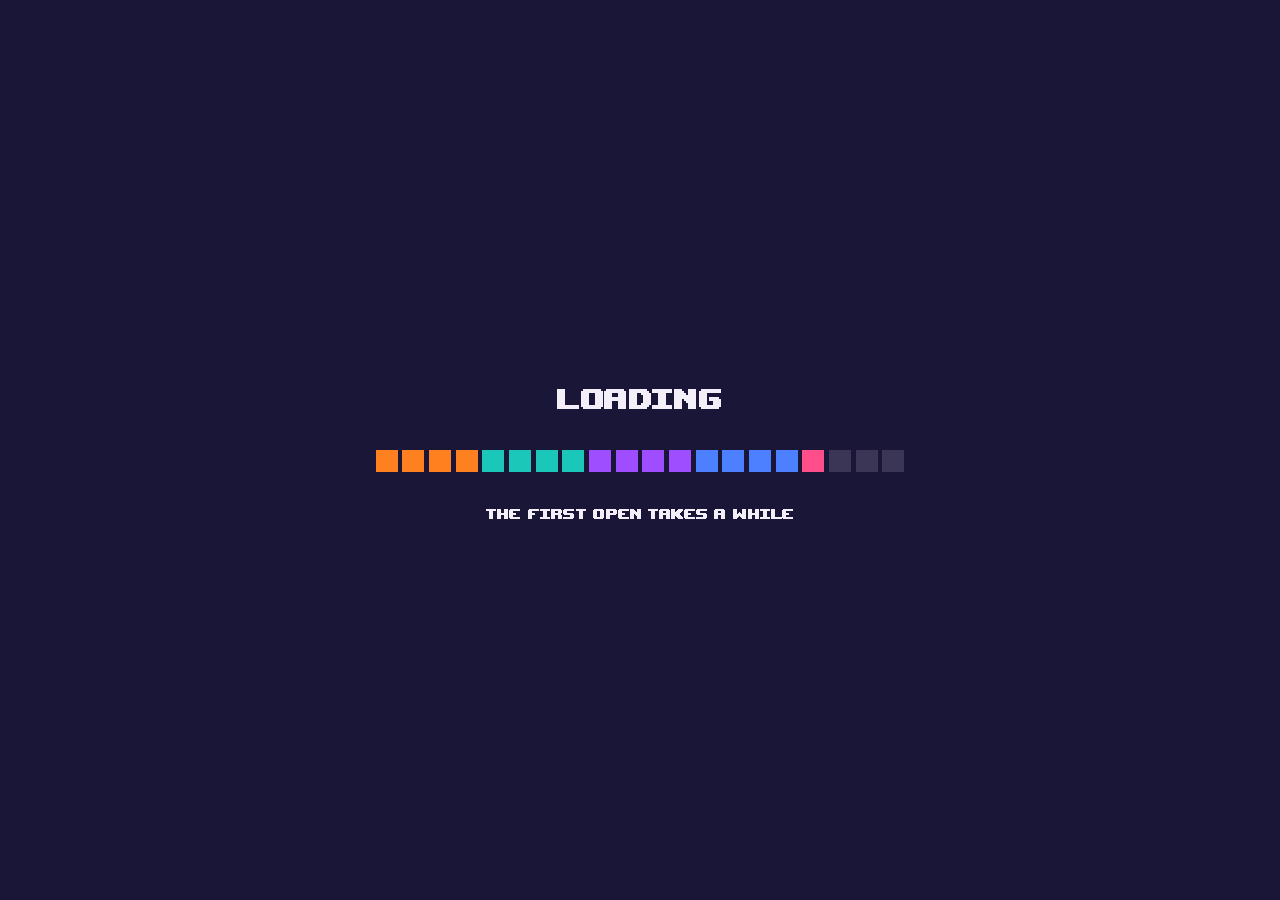
==== midi-runner.html @ f8b7d490 "Save playable Midi Runner tavern backup" ====
<!DOCTYPE html>
<html lang="en">
	<head>
		<meta charset="utf-8">
		<meta name="viewport" content="width=device-width, user-scalable=no, initial-scale=1.0">
		<title>Midi Runner</title>
		<style>
html, body, #canvas {
	margin: 0;
	padding: 0;
	border: 0;
}

body {
	color: white;
	background-color: black;
	overflow: hidden;
	touch-action: none;
}

#canvas {
	display: block;
}

#canvas:focus {
	outline: none;
}

#status, #status-splash, #status-progress {
	position: absolute;
	left: 0;
	right: 0;
}

#status, #status-splash {
	top: 0;
	bottom: 0;
}

#status {
	background-color: #242424;
	display: flex;
	flex-direction: column;
	justify-content: center;
	align-items: center;
	visibility: hidden;
}

#status-splash {
	max-height: 100%;
	max-width: 100%;
	margin: auto;
}

#status-splash.show-image--false {
	display: none;
}

#status-splash.fullsize--true {
	height: 100%;
	width: 100%;
	object-fit: contain;
}

#status-splash.use-filter--false {
	image-rendering: pixelated;
}

#status-progress, #status-notice {
	display: none;
}

#status-progress {
	bottom: 10%;
	width: 50%;
	margin: 0 auto;
}

#status-notice {
	background-color: #5b3943;
	border-radius: 0.5rem;
	border: 1px solid #9b3943;
	color: #e0e0e0;
	font-family: 'Noto Sans', 'Droid Sans', Arial, sans-serif;
	line-height: 1.3;
	margin: 0 2rem;
	overflow: hidden;
	padding: 1rem;
	text-align: center;
	z-index: 1;
}
		</style>
		<link id="-gd-engine-icon" rel="icon" type="image/png" href="index.icon.png" />
<link rel="apple-touch-icon" href="index.apple-touch-icon.png"/>
<script>
// For every material the Compatibility renderer first builds a default program with each kind of light in it. Nothing draws with those (a draw
// without a lightmap always asks for DISABLE_LIGHTMAP), and they were 87% of the first open's wait, so they get an empty shader instead.
(function () {
	if (!window.WebGL2RenderingContext) return;
	var P = WebGL2RenderingContext.prototype, source = P.shaderSource;
	P.shaderSource = function (s, t) {
		if (t.indexOf('scene_data_block') >= 0 && t.indexOf('#define DISABLE_LIGHTMAP') < 0 && t.indexOf('#define DISABLE_LIGHT_OMNI') < 0)
			t = this.getShaderParameter(s, this.SHADER_TYPE) === this.VERTEX_SHADER
				? '#version 300 es\nvoid main(){gl_Position=vec4(0.0);}'
				: '#version 300 es\nprecision mediump float;out vec4 c;void main(){c=vec4(0.0);}';
		source.call(this, s, t);
	};
})();
</script>
	</head>
	<body>
		<canvas id="canvas">
			Your browser does not support the canvas tag.
		</canvas>

		<noscript>
			Your browser does not support JavaScript.
		</noscript>

		<div id="status">
			<img id="status-splash" class="show-image--true fullsize--true use-filter--true" src="index.png" alt="">
			<progress id="status-progress"></progress>
			<div id="status-notice"></div>
		</div>

		<script src="index.js"></script>
		<script src="memory-bridge.js"></script>
		<script>
const GODOT_CONFIG = {"args":[],"canvasResizePolicy":2,"emscriptenPoolSize":8,"ensureCrossOriginIsolationHeaders":true,"executable":"index","mainPack":"tavern-game.pck","experimentalVK":false,"fileSizes":{"index.wasm":39514754},"focusCanvas":false,"gdextensionLibs":[],"godotPoolSize":4};
const GODOT_THREADS_ENABLED = false;
const engine = new Engine(GODOT_CONFIG);

(function () {
	const statusOverlay = document.getElementById('status');
	const statusProgress = document.getElementById('status-progress');
	const statusNotice = document.getElementById('status-notice');

	let initializing = true;
	let statusMode = '';

	function setStatusMode(mode) {
		if (statusMode === mode || !initializing) {
			return;
		}
		if (mode === 'hidden') {
			statusOverlay.remove();
			initializing = false;
			return;
		}
		statusOverlay.style.visibility = 'visible';
		statusProgress.style.display = mode === 'progress' ? 'block' : 'none';
		statusNotice.style.display = mode === 'notice' ? 'block' : 'none';
		statusMode = mode;
	}

	function setStatusNotice(text) {
		while (statusNotice.lastChild) {
			statusNotice.removeChild(statusNotice.lastChild);
		}
		const lines = text.split('\n');
		lines.forEach((line) => {
			statusNotice.appendChild(document.createTextNode(line));
			statusNotice.appendChild(document.createElement('br'));
		});
	}

	function displayFailureNotice(err) {
		console.error(err);
		window.tavernNotify('title-error', err instanceof Error ? err.message : String(err));
		if (err instanceof Error) {
			setStatusNotice(err.message);
		} else if (typeof err === 'string') {
			setStatusNotice(err);
		} else {
			setStatusNotice('An unknown error occurred.');
		}
		setStatusMode('notice');
		initializing = false;
	}

	const missing = Engine.getMissingFeatures({
		threads: GODOT_THREADS_ENABLED,
	});

	if (missing.length !== 0) {
		if (GODOT_CONFIG['serviceWorker'] && GODOT_CONFIG['ensureCrossOriginIsolationHeaders'] && 'serviceWorker' in navigator) {
			let serviceWorkerRegistrationPromise;
			try {
				serviceWorkerRegistrationPromise = navigator.serviceWorker.getRegistration();
			} catch (err) {
				serviceWorkerRegistrationPromise = Promise.reject(new Error('Service worker registration failed.'));
			}
			// There's a chance that installing the service worker would fix the issue
			Promise.race([
				serviceWorkerRegistrationPromise.then((registration) => {
					if (registration != null) {
						return Promise.reject(new Error('Service worker already exists.'));
					}
					return registration;
				}).then(() => engine.installServiceWorker()),
				// For some reason, `getRegistration()` can stall
				new Promise((resolve) => {
					setTimeout(() => resolve(), 2000);
				}),
			]).then(() => {
				// Reload if there was no error.
				window.location.reload();
			}).catch((err) => {
				console.error('Error while registering service worker:', err);
			});
		} else {
			// Display the message as usual
			const missingMsg = 'Error\nThe following features required to run Godot projects on the Web are missing:\n';
			displayFailureNotice(missingMsg + missing.join('\n'));
		}
	} else {
		setStatusMode('progress');
		engine.startGame({
			'onProgress': function (current, total) {
				if (current > 0 && total > 0) {
					statusProgress.value = current;
					statusProgress.max = total;
				} else {
					statusProgress.removeAttribute('value');
					statusProgress.removeAttribute('max');
				}
			},
		}).then(() => {
			setStatusMode('hidden');
		}, displayFailureNotice);
	}
}());
		</script>
	</body>
</html>
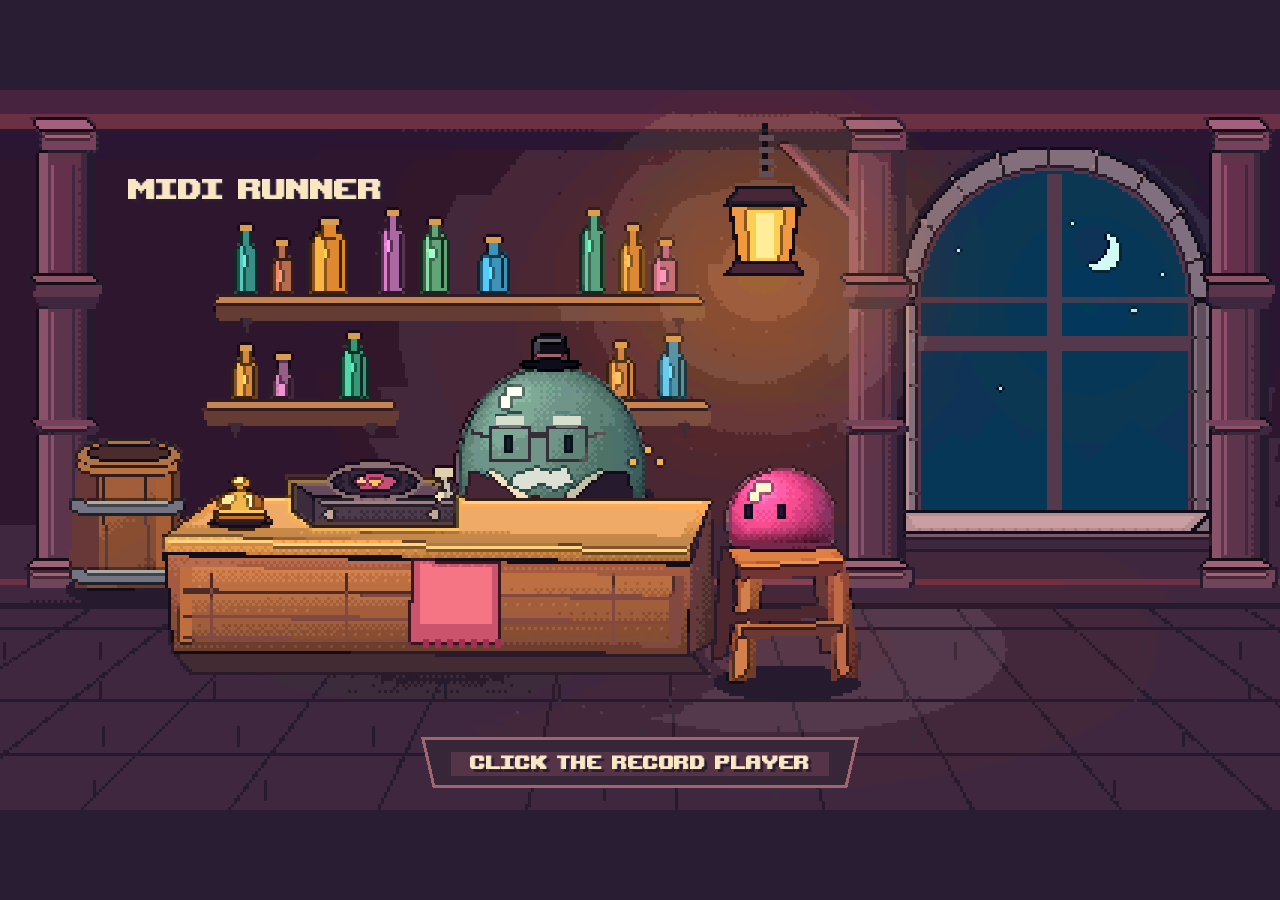
==== commit 896a1b9f: "Integrate Godot game and animated tavern flow" ====
--- a/midi-runner.html
+++ b/midi-runner.html
@@ -124,9 +124,8 @@
 		</div>
 
 		<script src="index.js"></script>
-		<script src="memory-bridge.js"></script>
 		<script>
-const GODOT_CONFIG = {"args":[],"canvasResizePolicy":2,"emscriptenPoolSize":8,"ensureCrossOriginIsolationHeaders":true,"executable":"index","mainPack":"tavern-game.pck","experimentalVK":false,"fileSizes":{"index.wasm":39514754},"focusCanvas":false,"gdextensionLibs":[],"godotPoolSize":4};
+const GODOT_CONFIG = {"args":[],"canvasResizePolicy":2,"emscriptenPoolSize":8,"ensureCrossOriginIsolationHeaders":true,"executable":"index","experimentalVK":false,"mainPack":"index.pck?v=20261124l","fileSizes":{"index.pck?v=20261124l":7710116,"index.wasm":39514754},"focusCanvas":true,"gdextensionLibs":[],"godotPoolSize":4};
 const GODOT_THREADS_ENABLED = false;
 const engine = new Engine(GODOT_CONFIG);
 
@@ -166,7 +165,6 @@
 
 	function displayFailureNotice(err) {
 		console.error(err);
-		window.tavernNotify('title-error', err instanceof Error ? err.message : String(err));
 		if (err instanceof Error) {
 			setStatusNotice(err.message);
 		} else if (typeof err === 'string') {
@@ -233,4 +231,3 @@
 		</script>
 	</body>
 </html>
-
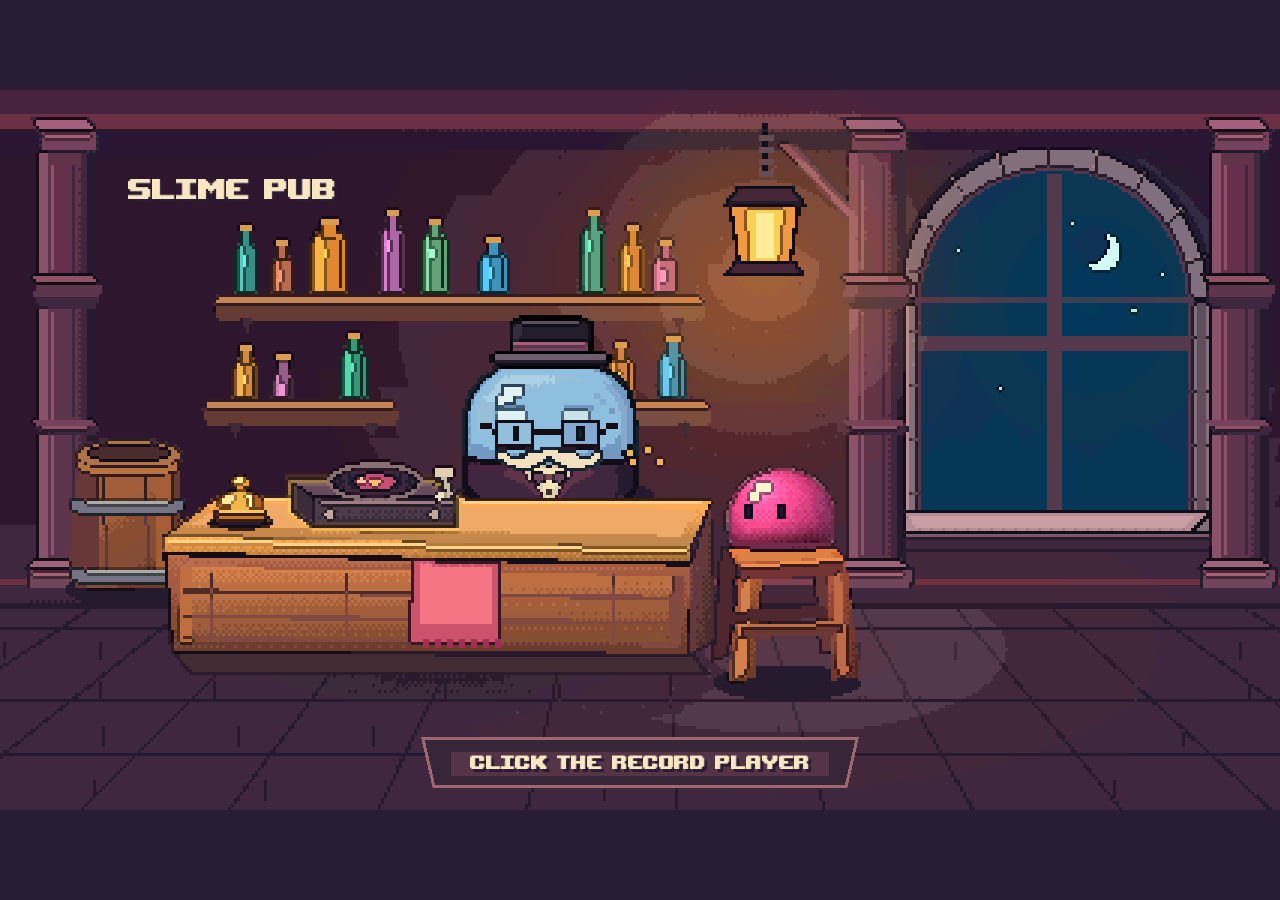
==== commit e57759e4: "Add Slime Pub cover and update tavern bartender" ====
--- a/midi-runner.html
+++ b/midi-runner.html
@@ -3,7 +3,7 @@
 	<head>
 		<meta charset="utf-8">
 		<meta name="viewport" content="width=device-width, user-scalable=no, initial-scale=1.0">
-		<title>Midi Runner</title>
+		<title>Slime Pub</title>
 		<style>
 html, body, #canvas {
 	margin: 0;
@@ -125,7 +125,7 @@
 
 		<script src="index.js"></script>
 		<script>
-const GODOT_CONFIG = {"args":[],"canvasResizePolicy":2,"emscriptenPoolSize":8,"ensureCrossOriginIsolationHeaders":true,"executable":"index","experimentalVK":false,"mainPack":"index.pck?v=20261124l","fileSizes":{"index.pck?v=20261124l":7710116,"index.wasm":39514754},"focusCanvas":true,"gdextensionLibs":[],"godotPoolSize":4};
+const GODOT_CONFIG = {"args":[],"canvasResizePolicy":2,"emscriptenPoolSize":8,"ensureCrossOriginIsolationHeaders":true,"executable":"index","experimentalVK":false,"mainPack":"index.pck?v=slime-pub","fileSizes":{"index.pck?v=slime-pub":7575184,"index.wasm":39514754},"focusCanvas":true,"gdextensionLibs":[],"godotPoolSize":4};
 const GODOT_THREADS_ENABLED = false;
 const engine = new Engine(GODOT_CONFIG);
 
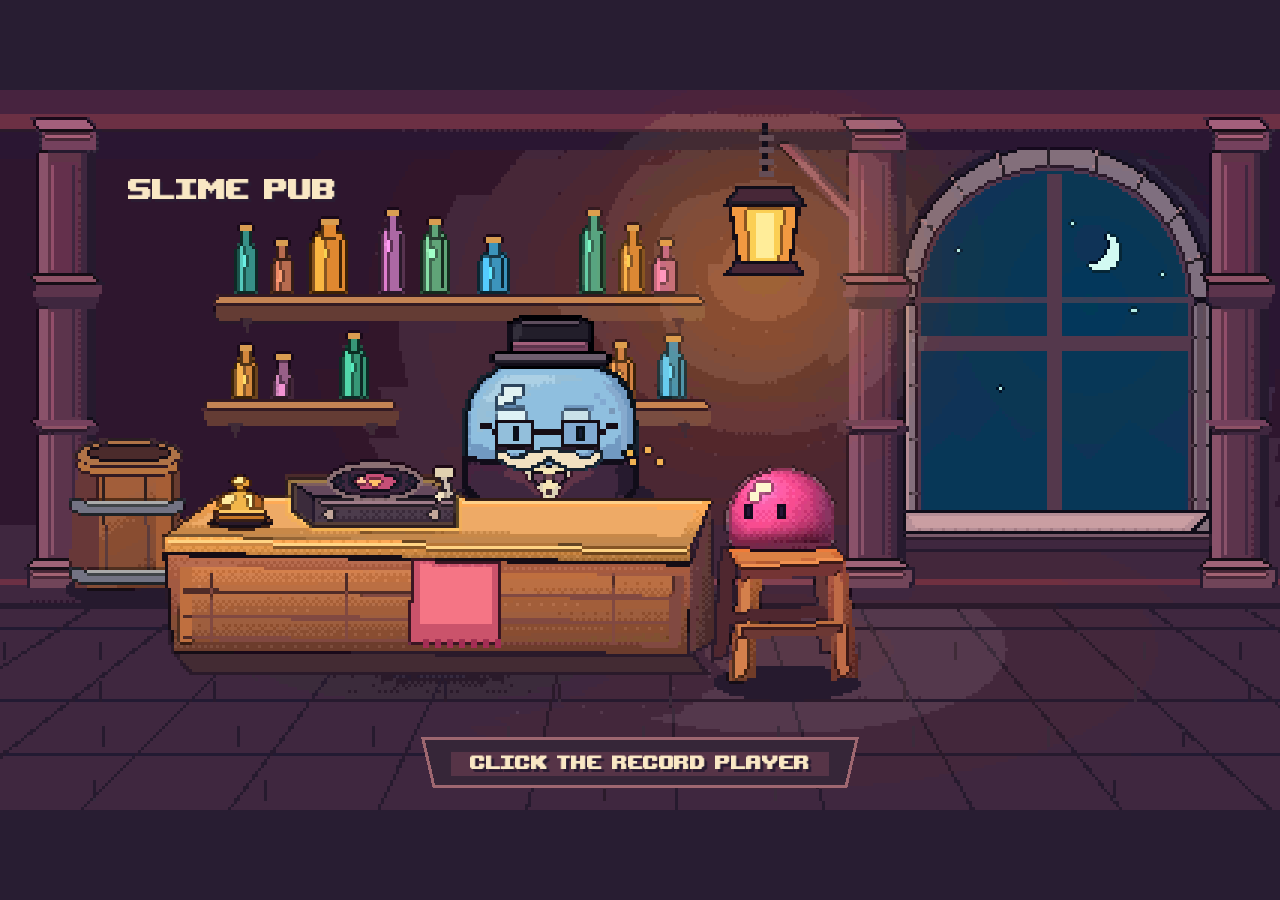
==== commit b1ed6d94: "Polish cave environments and stabilize landing and backgrounds" ====
--- a/midi-runner.html
+++ b/midi-runner.html
@@ -125,7 +125,7 @@
 
 		<script src="index.js"></script>
 		<script>
-const GODOT_CONFIG = {"args":[],"canvasResizePolicy":2,"emscriptenPoolSize":8,"ensureCrossOriginIsolationHeaders":true,"executable":"index","experimentalVK":false,"mainPack":"index.pck?v=slime-pub","fileSizes":{"index.pck?v=slime-pub":7575184,"index.wasm":39514754},"focusCanvas":true,"gdextensionLibs":[],"godotPoolSize":4};
+const GODOT_CONFIG = {"args":[],"canvasResizePolicy":2,"emscriptenPoolSize":8,"ensureCrossOriginIsolationHeaders":true,"executable":"index","experimentalVK":false,"mainPack":"index.pck?v=slime-pub-stable-backgrounds","fileSizes":{"index.pck?v=slime-pub-stable-backgrounds":8727736,"index.wasm":39514754},"focusCanvas":true,"gdextensionLibs":[],"godotPoolSize":4};
 const GODOT_THREADS_ENABLED = false;
 const engine = new Engine(GODOT_CONFIG);
 
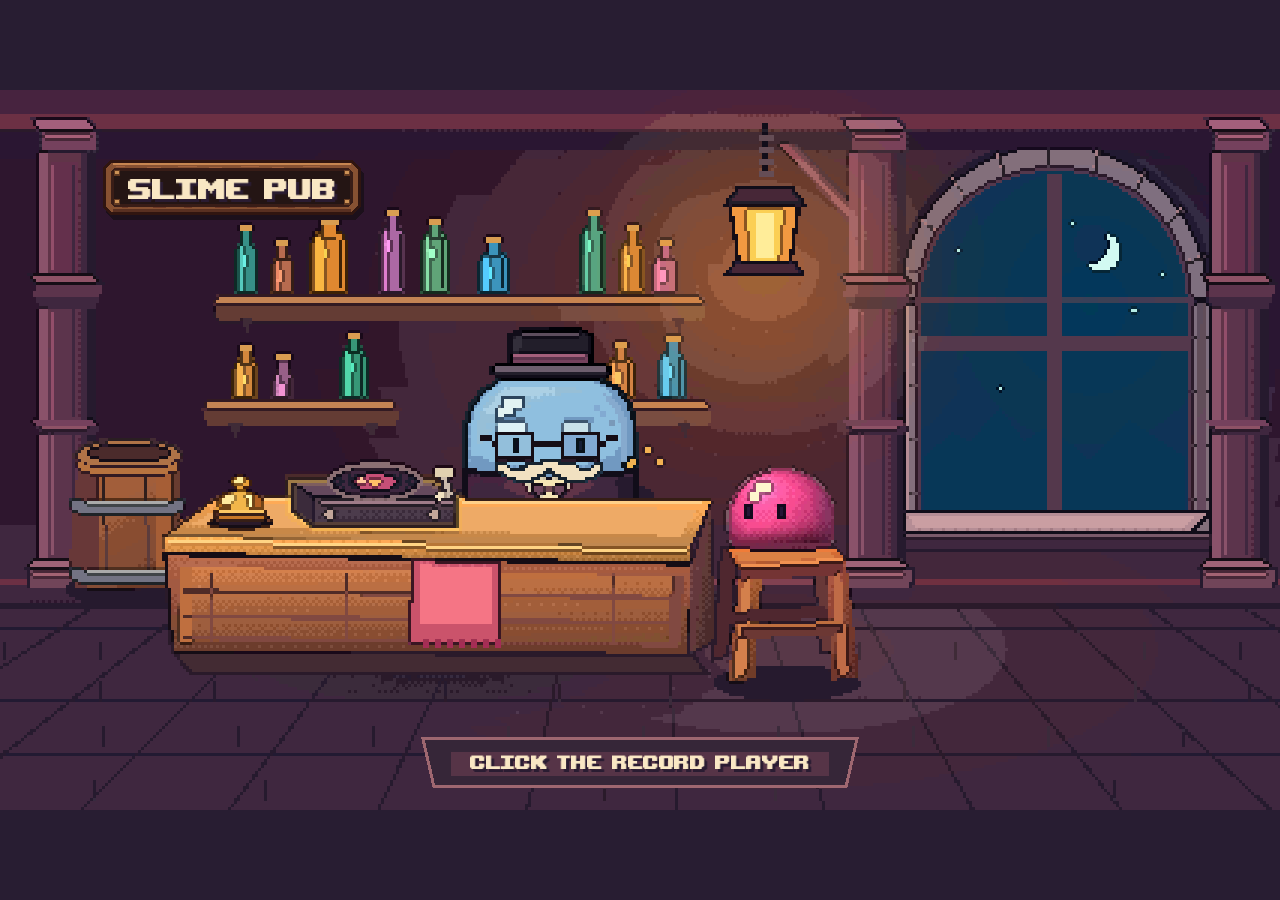
==== commit 0e161750: "Polish Slime Pub transitions, record art, and gameplay" ====
--- a/midi-runner.html
+++ b/midi-runner.html
@@ -125,7 +125,7 @@
 
 		<script src="index.js"></script>
 		<script>
-const GODOT_CONFIG = {"args":[],"canvasResizePolicy":2,"emscriptenPoolSize":8,"ensureCrossOriginIsolationHeaders":true,"executable":"index","experimentalVK":false,"mainPack":"index.pck?v=slime-pub-stable-backgrounds","fileSizes":{"index.pck?v=slime-pub-stable-backgrounds":8727736,"index.wasm":39514754},"focusCanvas":true,"gdextensionLibs":[],"godotPoolSize":4};
+const GODOT_CONFIG = {"args":[],"canvasResizePolicy":2,"emscriptenPoolSize":8,"ensureCrossOriginIsolationHeaders":true,"executable":"index","experimentalVK":false,"mainPack":"index.pck?v=slime-pub-spawn-iris","fileSizes":{"index.pck?v=slime-pub-spawn-iris":8733356,"index.wasm":39514754},"focusCanvas":true,"gdextensionLibs":[],"godotPoolSize":4};
 const GODOT_THREADS_ENABLED = false;
 const engine = new Engine(GODOT_CONFIG);
 
